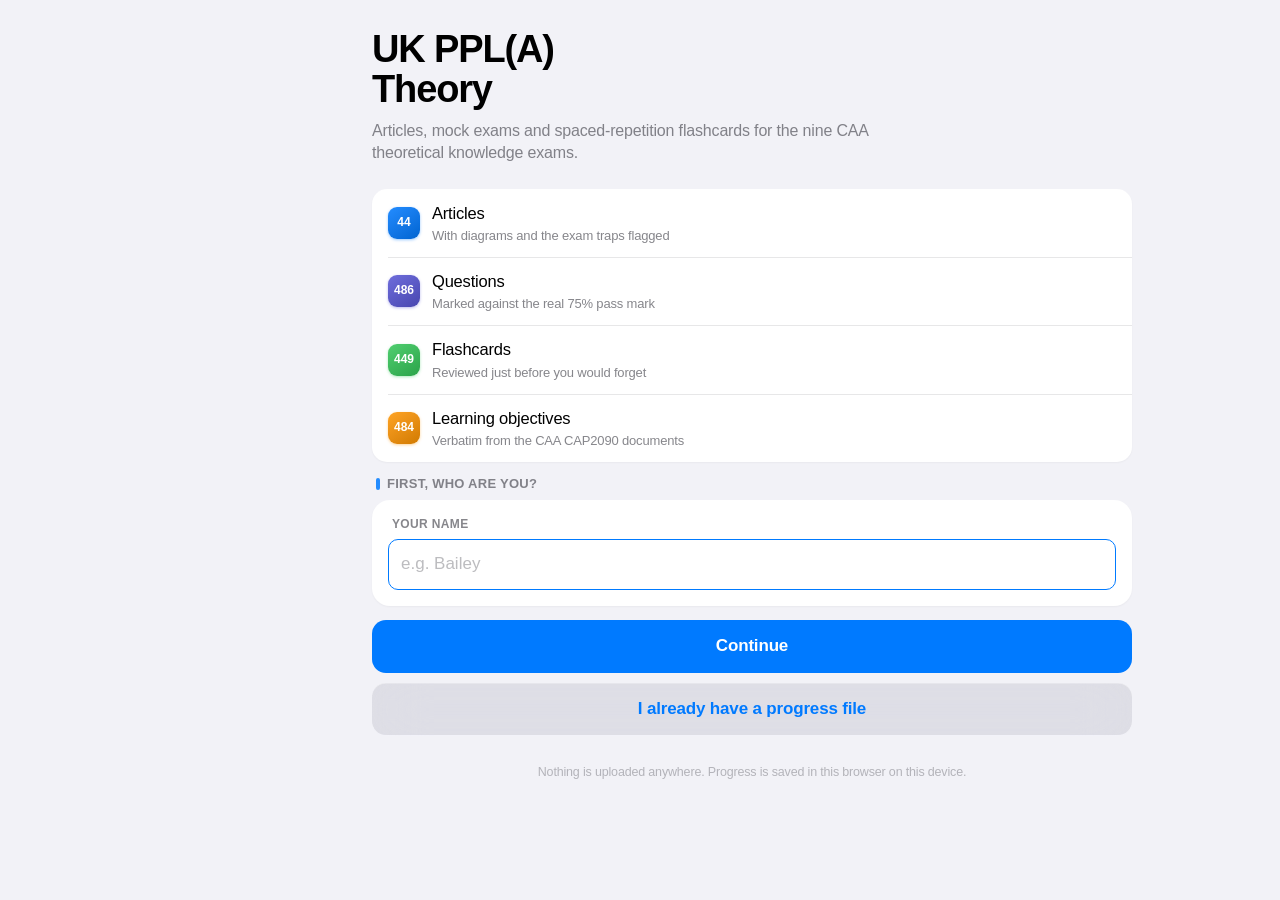
==== index.html @ abc7ea6b "Make the three windows live, not static You were right. The density altitude window read from values" ====
<!doctype html>
<html lang="en">
<head>
<meta charset="utf-8">
<meta name="viewport" content="width=device-width, initial-scale=1, viewport-fit=cover, maximum-scale=1">
<meta name="theme-color" content="#f2f2f7" media="(prefers-color-scheme: light)">
<meta name="theme-color" content="#000000" media="(prefers-color-scheme: dark)">
<meta name="apple-mobile-web-app-capable" content="yes">
<meta name="apple-mobile-web-app-status-bar-style" content="default">
<title>PPL Theory</title>
<link rel="manifest" href="manifest.webmanifest">
<style>
:root{
  --bg:#f2f2f7; --bg2:#ffffff; --card:#ffffff; --card2:#f2f2f7;
  --sep:rgba(60,60,67,.20); --sep2:rgba(60,60,67,.12);
  --tx:#000; --tx2:rgba(60,60,67,.62); --tx3:rgba(60,60,67,.34);
  --blue:#007aff; --green:#34c759; --orange:#ff9500; --red:#ff3b30;
  --purple:#af52de; --teal:#30b0c7; --indigo:#5856d6; --pink:#ff2d55; --brown:#a2845e;
  --fill:rgba(120,120,128,.12); --fill2:rgba(120,120,128,.20);
  --bar:rgba(249,249,249,.82);
  --sh:0 1px 2px rgba(0,0,0,.04);
  /* Liquid glass. The chrome is a lens over the content: it tints, blurs and
     over-saturates what is behind it, and carries a lit top edge so it reads as a
     physical pane rather than a flat translucent rectangle. Content never uses it —
     text has to sit on something opaque to stay readable. */
  --glass:rgba(255,255,255,.60);
  --glass-dense:rgba(252,252,253,.96);
  --glass-lens:saturate(185%) blur(26px);
  --glass-edge:inset 0 1px 0 rgba(255,255,255,.85), inset 0 -1px 0 rgba(255,255,255,.22),
               inset 0 0 0 .5px rgba(255,255,255,.45);
  /* the neutral hairline is what gives the pane an edge against near-white content;
     in dark the lit inner rim does that job on its own */
  --glass-sh:0 0 0 .5px rgba(0,0,0,.07), 0 10px 30px rgba(0,0,0,.11), 0 2px 6px rgba(0,0,0,.05);
  --glass-fill:rgba(120,120,128,.16);
  --r-lg:18px; --r-md:15px; --r-sm:11px;
}
@media (prefers-color-scheme:dark){:root:not([data-t="light"]){
  --bg:#000; --bg2:#1c1c1e; --card:#1c1c1e; --card2:#2c2c2e;
  --sep:rgba(84,84,88,.65); --sep2:rgba(84,84,88,.40);
  --tx:#fff; --tx2:rgba(235,235,245,.60); --tx3:rgba(235,235,245,.30);
  --blue:#0a84ff; --green:#30d158; --orange:#ff9f0a; --red:#ff453a;
  --purple:#bf5af2; --teal:#40c8e0; --indigo:#5e5ce6; --pink:#ff375f; --brown:#ac8e68;
  --fill:rgba(120,120,128,.24); --fill2:rgba(120,120,128,.36);
  --bar:rgba(28,28,30,.82);
  --sh:none;
  --glass:rgba(28,28,30,.58);
  --glass-dense:rgba(38,38,42,.96);
  --glass-lens:saturate(180%) blur(26px);
  --glass-edge:inset 0 1px 0 rgba(255,255,255,.12), inset 0 -1px 0 rgba(255,255,255,.03),
               inset 0 0 0 .5px rgba(255,255,255,.09);
  --glass-sh:0 10px 34px rgba(0,0,0,.55), 0 2px 8px rgba(0,0,0,.4);
  --glass-fill:rgba(120,120,128,.26);
}}
:root[data-t="dark"]{
  --bg:#000; --bg2:#1c1c1e; --card:#1c1c1e; --card2:#2c2c2e;
  --sep:rgba(84,84,88,.65); --sep2:rgba(84,84,88,.40);
  --tx:#fff; --tx2:rgba(235,235,245,.60); --tx3:rgba(235,235,245,.30);
  --blue:#0a84ff; --green:#30d158; --orange:#ff9f0a; --red:#ff453a;
  --purple:#bf5af2; --teal:#40c8e0; --indigo:#5e5ce6; --pink:#ff375f; --brown:#ac8e68;
  --fill:rgba(120,120,128,.24); --fill2:rgba(120,120,128,.36);
  --bar:rgba(28,28,30,.82); --sh:none;
  --glass:rgba(28,28,30,.58);
  --glass-dense:rgba(38,38,42,.96);
  --glass-lens:saturate(180%) blur(26px);
  --glass-edge:inset 0 1px 0 rgba(255,255,255,.12), inset 0 -1px 0 rgba(255,255,255,.03),
               inset 0 0 0 .5px rgba(255,255,255,.09);
  --glass-sh:0 10px 34px rgba(0,0,0,.55), 0 2px 8px rgba(0,0,0,.4);
  --glass-fill:rgba(120,120,128,.26);
}

*{box-sizing:border-box;-webkit-tap-highlight-color:transparent}
html{-webkit-text-size-adjust:100%}
body{margin:0;background:var(--bg);color:var(--tx);
  font:17px/1.47 -apple-system,BlinkMacSystemFont,"SF Pro Text","Segoe UI",Roboto,sans-serif;
  letter-spacing:-.01em;overscroll-behavior-y:none}
h1,h2,h3,h4{margin:0;line-height:1.2;letter-spacing:-.026em}

/* ---------- type scale ----------
   One ladder, used everywhere, instead of fifteen ad-hoc sizes. */
.vt{font-size:28px;font-weight:700;letter-spacing:-.028em;line-height:1.14}  /* pushed view title */
.ch{font-size:17px;font-weight:650;letter-spacing:-.015em;margin-bottom:6px} /* heading inside a card */
.p{font-size:15px;line-height:1.55;color:var(--tx2)}                          /* explanatory body */
.p b,.p strong{color:var(--tx);font-weight:600}
.p.pt{color:var(--tx2)}
.p.pt b{color:var(--tx)}
.quote{margin-top:12px;padding:12px 13px;background:var(--card2);border-radius:10px;
  font-size:14.5px;line-height:1.55}
.cite{margin-top:9px;font:500 11.5px/1.4 ui-monospace,SFMono-Regular,Menlo,monospace;
  color:var(--tx3);letter-spacing:.02em}
/* numerals line up in columns, the way timetables and flight strips do */
.tile .n,.val,.wxst .v,.score .big,.bdg,.chip,td.mono,.mono{font-variant-numeric:tabular-nums}
p{margin:0 0 12px}p:last-child{margin-bottom:0}
a{color:var(--blue);text-decoration:none}
button{font:inherit;color:inherit;border:0;background:none;cursor:pointer;letter-spacing:inherit}
[hidden]{display:none!important}

/* ---------- layout ---------- */
#app{max-width:720px;margin:0 auto;padding:0 16px calc(96px + env(safe-area-inset-bottom))}
.hd{padding:8px 0 4px}
.hd h1{font-size:34px;font-weight:700;letter-spacing:-.03em}
.hd .sub{color:var(--tx2);font-size:15px;line-height:1.4;margin-top:3px;max-width:34em}
h2.sec{font-size:13px;font-weight:600;letter-spacing:.02em;text-transform:uppercase;
  color:var(--tx2);margin:26px 0 8px;padding:0 4px}
h2.sec:first-child{margin-top:14px}
/* render() groups each heading with the blocks it introduces; on a phone the wrapper
   is inert, and on a wide screen the groups are what flow into columns without a
   heading being orphaned from its list. */
.blk.lead > h2.sec{margin-top:14px}

/* nav bar for pushed views */
.nav{position:sticky;top:0;z-index:30;background:var(--glass);
  backdrop-filter:var(--glass-lens);-webkit-backdrop-filter:var(--glass-lens);
  box-shadow:0 1px 0 var(--sep2), 0 8px 22px -18px rgba(0,0,0,.5);
  margin:0 -16px 0;padding:env(safe-area-inset-top) 8px 0;
  display:flex;align-items:center;gap:4px;min-height:44px}
.nav .back{color:var(--blue);font-size:17px;padding:10px 8px;display:flex;align-items:center;gap:2px}
.nav .ttl{flex:1;text-align:center;font-size:17px;font-weight:600;padding:10px 0;
  white-space:nowrap;overflow:hidden;text-overflow:ellipsis}
.nav .rt{min-width:60px;text-align:right;color:var(--blue);font-size:17px;padding:10px 8px}

/* ---------- tab bar ---------- */
/* A capsule floating clear of the edge, with the page visibly moving underneath it.
   Sitting off the bottom is what separates glass from a tinted bar stuck to the frame. */
#tabs{position:fixed;left:max(10px,env(safe-area-inset-left));
  right:max(10px,env(safe-area-inset-right));
  bottom:calc(8px + env(safe-area-inset-bottom));z-index:40;display:flex;
  border-radius:26px;padding:5px 4px;
  background:var(--glass);backdrop-filter:var(--glass-lens);
  -webkit-backdrop-filter:var(--glass-lens);
  box-shadow:var(--glass-sh), var(--glass-edge)}
#tabs button{flex:1;padding:6px 0 5px;display:flex;flex-direction:column;align-items:center;
  gap:2px;color:var(--tx2);font-size:9.5px;font-weight:500;letter-spacing:0;min-width:0;
  border-radius:20px;position:relative;transition:color .18s}
#tabs button svg{width:23px;height:23px;fill:none;stroke:currentColor;stroke-width:1.7;
  stroke-linecap:round;stroke-linejoin:round;transition:transform .22s cubic-bezier(.2,.9,.3,1.4)}
#tabs button[aria-selected="true"]{color:var(--blue)}
/* the lit pill that travels to the selected tab */
#tabs button[aria-selected="true"]::before{content:"";position:absolute;inset:1px 2px;
  border-radius:19px;background:var(--glass-fill);
  box-shadow:inset 0 .5px 0 rgba(255,255,255,.5)}
#tabs button[aria-selected="true"] svg{transform:translateY(-1px) scale(1.06)}
#tabs button > *{position:relative}
#tabs button:active svg{transform:scale(.9)}

/* ---------- grouped list ---------- */
.grp{background:var(--card);border-radius:var(--r-md);overflow:hidden;box-shadow:var(--sh)}
.grp + .grp{margin-top:16px}
.row{display:flex;align-items:center;gap:12px;padding:12px 16px;position:relative;width:100%;
  text-align:left;min-height:48px}
.row + .row::before{content:"";position:absolute;left:16px;right:0;top:0;height:.5px;
  background:var(--sep2)}
.row:active{background:var(--fill)}
.row .ic,.ic{width:32px;height:32px;border-radius:9px;display:grid;place-items:center;flex:none;
  color:#fff;font-size:12px;font-weight:700;letter-spacing:0;
  background:linear-gradient(145deg,
    color-mix(in srgb, var(--c,var(--blue)) 100%, #fff 16%),
    color-mix(in srgb, var(--c,var(--blue)) 82%, #000 18%));
  box-shadow:0 1px 3px color-mix(in srgb, var(--c,var(--blue)) 40%, transparent)}
/* a four-letter ICAO needs a wider tile than a three-digit subject code.
   Declared after the base .ic rule so it wins on equal specificity. */
.row .ic.wide,.ic.wide{width:52px;font-size:11.5px;letter-spacing:.01em}
.row .tx{flex:1;min-width:0}
.row .tx b{display:block;font-weight:450;font-size:16.5px;letter-spacing:-.012em}
.row .tx i{display:block;font-style:normal;font-size:13px;line-height:1.4;color:var(--tx2);margin-top:2px}
.row .val{color:var(--tx2);font-size:15px;flex:none}
.row .chev{color:var(--tx3);flex:none;font-size:17px;margin-left:-4px}
.row.plain{display:block;padding:14px 16px}

/* ---------- cards & tiles ---------- */
.card{background:var(--card);border-radius:var(--r-lg);padding:16px;box-shadow:var(--sh)}
.card + .card{margin-top:12px}
.tiles{display:grid;grid-template-columns:1fr 1fr;gap:12px;align-items:stretch}
.tile{background:var(--card);border-radius:var(--r-md);padding:14px;box-shadow:var(--sh);
  display:flex;flex-direction:column;gap:2px;text-align:left;position:relative}
.tile .k{padding-right:26px}
.info{position:absolute;top:9px;right:9px;width:22px;height:22px;border-radius:50%;
  background:var(--fill);color:var(--tx2);font:700 12px/1 Georgia,"Times New Roman",serif;
  font-style:italic;display:grid;place-items:center;flex:none}
.info:active{background:var(--fill2);color:var(--blue)}
.tile .k{font-size:11px;font-weight:600;text-transform:uppercase;letter-spacing:.055em;
  color:var(--tx2);line-height:1.25;min-height:2.5em;display:flex;align-items:flex-start}
.tile .n{font-size:30px;font-weight:700;letter-spacing:-.03em;line-height:1.1;margin-top:4px;
  display:flex;align-items:baseline;gap:1px}
/* the denominator is context, not part of the number — give it room and step it back */
.tile .n .of{display:inline-block;margin-left:5px;font-size:.44em;font-weight:600;
  color:var(--tx3);letter-spacing:.01em;vertical-align:.28em}
.tile .s{font-size:13px;color:var(--tx2)}

/* buttons */
.btn{display:block;width:100%;background:var(--blue);color:#fff;border-radius:14px;
  transition:transform .14s cubic-bezier(.2,.9,.3,1.2), filter .14s;
  padding:14px;font-size:17px;font-weight:600;text-align:center}
.btn:active{transform:scale(.975);filter:brightness(.93)}
/* secondary actions are the glass ones: present, but clearly behind the primary */
.btn.sec,.btn.grey{background:var(--glass-fill);
  backdrop-filter:var(--glass-lens);-webkit-backdrop-filter:var(--glass-lens);
  box-shadow:inset 0 .5px 0 rgba(255,255,255,.5)}
.btn.sec{color:var(--blue)}
.btn.grey{color:var(--tx)}
.btn.grn{background:var(--green)}
.btn.warn{background:var(--orange)}
.btn.dgr{background:var(--red)}
.btn:disabled{opacity:.4}
.btn.sm{padding:10px;font-size:15px;border-radius:10px}
.brow{display:flex;gap:10px}
.brow .btn{flex:1}

/* segmented control */
.seg{display:flex;background:var(--fill);border-radius:12px;padding:3px;margin:4px 0 14px;
  box-shadow:inset 0 1px 2px rgba(0,0,0,.05)}
.seg button{flex:1;padding:7px 4px;font-size:13px;font-weight:600;border-radius:7px;
  color:var(--tx);white-space:nowrap}
.seg button[aria-selected="true"]{background:var(--bg2);
  box-shadow:0 2px 6px rgba(0,0,0,.13), inset 0 .5px 0 rgba(255,255,255,.7)}

/* progress */
.pbar{height:6px;background:var(--fill);border-radius:99px;overflow:hidden}
.pbar i{display:block;height:100%;border-radius:99px;background:var(--blue);
  transition:width .3s cubic-bezier(.4,0,.2,1)}
.ring{transform:rotate(-90deg)}
.ring circle{fill:none;stroke-linecap:round}

/* badges */
.bdg{display:inline-block;padding:3px 8px;border-radius:99px;font-size:12px;font-weight:600;
  background:var(--fill);color:var(--tx2);letter-spacing:0}
.bdg.g{background:rgba(52,199,89,.16);color:var(--green)}
.bdg.o{background:rgba(255,149,0,.16);color:var(--orange)}
.bdg.r{background:rgba(255,59,48,.16);color:var(--red)}
.bdg.b{background:rgba(0,122,255,.14);color:var(--blue)}

/* notes */
.note{border-radius:12px;padding:12px 14px;font-size:14px;line-height:1.5;
  background:var(--card);box-shadow:var(--sh);color:var(--tx2)}
.note b:first-child{display:block;margin-bottom:3px;font-weight:650;font-size:14.5px;color:var(--tx)}
.note b{color:var(--tx);font-weight:600}
.note.b{background:rgba(0,122,255,.10)}
.note.o{background:rgba(255,149,0,.13)}
.note.r{background:rgba(255,59,48,.12)}
.note.g{background:rgba(52,199,89,.13)}
.note + .note{margin-top:10px}

.chip{display:inline-block;min-width:30px;text-align:center;padding:2px 5px;border-radius:5px;
  color:#fff;font:700 10px/1.5 ui-monospace,Menlo,monospace;letter-spacing:0}
.mv{width:34px;height:34px;border-radius:9px;background:var(--fill);color:var(--tx2);
  font-size:11px;flex:none;display:grid;place-items:center}
.mv:disabled{opacity:.25}
.mv:active{background:var(--fill2)}

/* text inputs */
.ti{width:100%;background:var(--fill);color:var(--tx);border:1.5px solid transparent;
  border-radius:10px;padding:12px;font:inherit;font-size:17px;transition:.15s}
.ti:focus{outline:none;border-color:var(--blue);background:var(--bg2)}
/* the code fields uppercase what you type; the hint is not a code, so it stays as written */
input::placeholder{text-transform:none;letter-spacing:normal;color:var(--tx3);opacity:1}

/* flight log */
.mapwrap{background:var(--card);border-radius:16px;padding:10px;box-shadow:var(--sh);overflow:hidden}
.map{width:100%;height:auto;display:block;border-radius:10px;background:var(--card2)}
.map .land{fill:currentColor;opacity:.13;stroke:currentColor;stroke-opacity:.28;stroke-width:.5}
.map .route{fill:none;stroke:var(--blue);stroke-width:1.6;stroke-linecap:round;opacity:.75}
.map .fld{fill:var(--blue)}
.map .home{fill:var(--orange)}
/* Google layer sits in the same rounded frame; the toggle floats over it. */
.mapwrap{position:relative}
.dmap{width:100%;border-radius:10px;overflow:hidden;background:var(--card2)}
.dmap .maplibregl-ctrl-attrib{font-size:10px}
.dmap .maplibregl-ctrl-group{border-radius:8px;box-shadow:0 1px 3px rgba(0,0,0,.2)}
/* airfield pins: a dot with its code beside it, in the app's own type */
.mpin{display:flex;align-items:center;gap:5px;white-space:nowrap;cursor:default}
.mpin i{width:9px;height:9px;flex:none;border-radius:50%;background:var(--blue);
  border:2px solid #fff;box-shadow:0 0 0 1px rgba(0,0,0,.28)}
.mpin.home i{width:11px;height:11px;background:var(--orange)}
.mpin span{font:600 10.5px/1 ui-monospace,Menlo,monospace;letter-spacing:.04em;color:#111;
  background:rgba(255,255,255,.86);padding:2px 4px;border-radius:4px;
  box-shadow:0 1px 2px rgba(0,0,0,.18)}
[data-t="dark"] .mpin span{color:#f2f2f7;background:rgba(20,20,22,.82)}
@media (prefers-color-scheme:dark){:root:not([data-t="light"]) .mpin span{
  color:#f2f2f7;background:rgba(20,20,22,.82)}}
.mapnote{font-size:11.5px;color:var(--tx3);padding:7px 4px 1px;line-height:1.35}
/* ---------- navigation computer ----------
   Dressed as the physical CRP-1: cream octagon body with four screws, printed black
   log scale, a rotating disc with a white minutes band over an amber hours ring, the
   red 60 rate index, and the airspeed window in the middle. Dark mode darkens the
   plastic rather than leaving a white disc glaring out of a black screen. */
#crpTab{overflow-x:auto;-webkit-overflow-scrolling:touch}
#crpTab button{flex:0 0 auto;padding-left:12px;padding-right:12px;white-space:nowrap}
.crpwrap{background:var(--card);border-radius:var(--r-lg);padding:8px;box-shadow:var(--sh);
  margin-top:12px;display:flex;justify-content:center}
.crp{width:100%;max-width:400px;height:auto;display:block;touch-action:none;cursor:grab;
  user-select:none;-webkit-user-select:none;
  --ink:#141414; --plate:#f2efe6; --disc:#fbfaf5; --amb:#d9a441; --red:#c1272d; --blu:#1b4f9c}
.crp:active{cursor:grabbing}
.crp .body{fill:var(--plate);stroke:rgba(0,0,0,.3);stroke-width:1.2}
.crp .screw circle{fill:#b8b8b8;stroke:#7e7e7e;stroke-width:1}
.crp .screw rect{fill:#6e6e6e}
.crp .brand{fill:var(--blu);font:700 13px -apple-system,system-ui;letter-spacing:.16em}
.crp .disc-bg{fill:var(--disc);stroke:rgba(0,0,0,.22);stroke-width:1}
.crp .amber{fill:var(--amb)}
.crp .centre{fill:var(--disc)}
.crp .outer line{stroke:var(--ink);stroke-linecap:butt}
.crp .outer text{fill:var(--ink);font:700 11px -apple-system,system-ui}
.crp .inner line{stroke:var(--ink);stroke-linecap:butt}
.crp .inner text{fill:var(--ink);font:700 9.5px -apple-system,system-ui}
.crp .hrs line{stroke:#6b4a12;stroke-width:1}
.crp .hrs text{fill:#5a3d0d;font:700 7.5px -apple-system,system-ui}
.crp .minlab{fill:var(--red);font:italic 700 8px Georgia,serif}
.crp .ix path{fill:var(--ink)}
.crp .ix text{font:700 7px -apple-system,system-ui;fill:var(--ink);letter-spacing:.04em}
.crp .ix-blue path,.crp .ix-blue text{fill:var(--blu)}
.crp .ix-green path,.crp .ix-green text{fill:#1d7a3e}
.crp .ix-red path,.crp .ix-red text{fill:var(--red)}
.crp .rate path{fill:var(--red)}
.crp .rate text{fill:#fff;font:700 8px -apple-system,system-ui}
.crp .window{fill:rgba(255,255,255,.92);stroke:rgba(0,0,0,.35);stroke-width:.8}
.crp .apedge{fill:none;stroke:rgba(0,0,0,.4);stroke-width:.9}
.crp .fixedwin line{stroke:var(--ink)}
.crp .altsc line{stroke:var(--blu)}
.crp .wt{stroke:var(--ink);stroke-width:.7}
.crp .wtemp{fill:var(--ink);font:600 6.5px -apple-system,system-ui}
.crp .walt{fill:var(--blu);font:700 7px -apple-system,system-ui}
.crp .wlab{fill:var(--blu);font:700 7.5px -apple-system,system-ui;letter-spacing:.1em}
.crp .wlab2{fill:#666;font:600 5.2px -apple-system,system-ui;letter-spacing:.03em}
.crp .wbig{fill:var(--blu);font:700 11px ui-monospace,Menlo,monospace;font-variant-numeric:tabular-nums}
.crp .hub{fill:#dcd8cc;stroke:rgba(0,0,0,.25)}
.crp .rivet{fill:#9a9a9a;stroke:#6a6a6a;stroke-width:1}
.crp .hub-v{fill:var(--ink);font:700 12px ui-monospace,Menlo,monospace;font-variant-numeric:tabular-nums}
.crp .cursor line{stroke:var(--red);stroke-width:1;opacity:.85}
.crp .mark{fill:var(--ink)}
[data-t="dark"] .crp{--ink:#e9e6dc; --plate:#2b2a25; --disc:#37362f; --amb:#8a6420;
  --red:#ff6b62; --blu:#7fb4ff}
[data-t="dark"] .crp .hrs line{stroke:#e0b566} [data-t="dark"] .crp .hrs text{fill:#e6bf74}
[data-t="dark"] .crp .window{fill:rgba(255,255,255,.10);stroke:rgba(255,255,255,.3)}
[data-t="dark"] .crp .wlab2{fill:#9a968c}
[data-t="dark"] .crp .hub{fill:#26251f;stroke:rgba(255,255,255,.2)}
[data-t="dark"] .crp .rate text{fill:#1a1a1a}
@media (prefers-color-scheme:dark){:root:not([data-t="light"]) .crp{--ink:#e9e6dc;
  --plate:#2b2a25; --disc:#37362f; --amb:#8a6420; --red:#ff6b62; --blu:#7fb4ff}
  :root:not([data-t="light"]) .crp .hrs line{stroke:#e0b566}
  :root:not([data-t="light"]) .crp .hrs text{fill:#e6bf74}
  :root:not([data-t="light"]) .crp .window{fill:rgba(255,255,255,.10);stroke:rgba(255,255,255,.3)}
  :root:not([data-t="light"]) .crp .wlab2{fill:#9a968c}
  :root:not([data-t="light"]) .crp .hub{fill:#26251f;stroke:rgba(255,255,255,.2)}
  :root:not([data-t="light"]) .crp .rate text{fill:#1a1a1a}}
/* exam clock — counts the budget down, then counts the overrun up in red */
.qmeta .clk{font:600 13px/1 ui-monospace,SFMono-Regular,Menlo,monospace;font-variant-numeric:tabular-nums;color:var(--tx2);letter-spacing:.02em}
.qmeta .clk.over{color:var(--red)}
/* ---------- area weather map ---------- */
.wxmapbox{width:100%;height:300px;border-radius:10px;overflow:hidden;background:var(--card2)}
.wxmapmsg{height:100%;display:grid;place-items:center;font-size:13px;color:var(--tx3);
  text-align:center;padding:0 20px}
/* a wind arrow with its speed; the arrow flies with the wind, not into it */
.wpin{display:flex;align-items:center;gap:2px;pointer-events:auto;cursor:default}
.wpin svg{width:19px;height:19px;flex:none;fill:none;stroke:#1c6dd0;stroke-width:2.1;
  stroke-linecap:round;stroke-linejoin:round;
  filter:drop-shadow(0 0 2px rgba(255,255,255,.9))}
.wpin span{font:700 10.5px/1 ui-monospace,Menlo,monospace;color:#12324f;
  background:rgba(255,255,255,.82);padding:2px 3px;border-radius:4px}
.wpin span.hi{color:#fff;background:var(--red)}
[data-t="dark"] .wpin svg{stroke:#78c0ff;filter:drop-shadow(0 0 2px rgba(0,0,0,.9))}
[data-t="dark"] .wpin span{color:#e8f2ff;background:rgba(18,22,28,.8)}
@media (prefers-color-scheme:dark){
  :root:not([data-t="light"]) .wpin svg{stroke:#78c0ff;filter:drop-shadow(0 0 2px rgba(0,0,0,.9))}
  :root:not([data-t="light"]) .wpin span{color:#e8f2ff;background:rgba(18,22,28,.8)}}
/* circular icon button — the glyph should fill the bubble, not float in it */
.rndbtn{flex:none;width:38px;height:38px;border:0;padding:0;border-radius:50%;
  background:var(--glass-fill);backdrop-filter:var(--glass-lens);
  -webkit-backdrop-filter:var(--glass-lens);color:var(--tx2);display:grid;place-items:center;
  cursor:pointer;box-shadow:inset 0 .5px 0 rgba(255,255,255,.5);
  transition:transform .14s cubic-bezier(.2,.9,.3,1.3)}
.rndbtn:active{background:var(--fill2);transform:scale(.92)}
.rndbtn svg{width:21px;height:21px;fill:none;stroke:currentColor;stroke-width:1.7;
  stroke-linecap:round;stroke-linejoin:round}
.map text{font:600 8px ui-monospace,Menlo,monospace;fill:currentColor;opacity:.75}
.hrs{font:700 15px/1 ui-monospace,SFMono-Regular,Menlo,monospace;font-variant-numeric:tabular-nums;
  color:var(--tx);flex:none;text-align:right}
.hrs small{display:block;font:500 10px/1.4 -apple-system,system-ui,sans-serif;color:var(--tx3);
  margin-top:4px;letter-spacing:.05em;text-transform:uppercase}
.req{display:flex;align-items:center;gap:11px;padding:11px 16px;position:relative;width:100%}
.req + .req::before{content:"";position:absolute;left:16px;right:0;top:0;height:.5px;background:var(--sep2)}
.req .rn{flex:1;min-width:0}
.req .rn b{display:block;font-weight:450;font-size:16px}
.req .rn i{display:block;font-style:normal;font-size:12.5px;color:var(--tx2);margin-top:2px}
.req .tick{width:24px;height:24px;border-radius:50%;flex:none;display:grid;place-items:center;
  font-size:13px;font-weight:700;color:#fff}
.big2{display:grid;grid-template-columns:1fr 1fr 1fr;gap:10px}
.big2 .s{background:var(--card);border-radius:14px;padding:13px 12px;box-shadow:var(--sh)}
.big2 .s .v{font:700 22px/1.1 -apple-system,system-ui;letter-spacing:-.03em;
  font-variant-numeric:tabular-nums}
.big2 .s .l{font:600 10px/1.3 -apple-system,system-ui;text-transform:uppercase;
  letter-spacing:.06em;color:var(--tx2);margin-top:5px}

/* weather card — flight-strip cues: big code, tabular figures, status pill */
.wxcard{display:block;width:100%;text-align:left;margin:16px 0 18px;padding:14px 15px 12px;
  border-radius:16px;background:var(--card);box-shadow:var(--sh);position:relative;overflow:hidden}
.wxcard::before{content:"";position:absolute;inset:0;opacity:.07;pointer-events:none;
  background:radial-gradient(90% 140% at 100% 0%, var(--c,var(--blue)) 0%, transparent 60%)}
.wxcard > *{position:relative}
.wxcard:active{background:var(--fill)}
.wxtop{display:flex;align-items:baseline;gap:9px}
.wxid{font:800 21px/1 ui-monospace,SFMono-Regular,Menlo,monospace;letter-spacing:.02em;flex:none}
/* the place name may truncate; the warning beside it never may */
.wxplace{flex:1;min-width:0;font-size:13px;color:var(--tx2);display:flex;align-items:center;gap:3px}
.wxplace .t{min-width:0;white-space:nowrap;overflow:hidden;text-overflow:ellipsis}
.wxcat{font:800 11px/1 -apple-system,system-ui,sans-serif;letter-spacing:.06em;color:#fff;
  padding:6px 9px;border-radius:7px;flex:none;background:var(--c);
  box-shadow:0 1px 4px color-mix(in srgb, var(--c) 45%, transparent)}
.wxraw{font:600 13.5px/1.55 ui-monospace,SFMono-Regular,Menlo,monospace;letter-spacing:.01em;
  margin-top:11px;word-break:break-word;font-variant-numeric:tabular-nums}
.wxstats{display:grid;grid-template-columns:repeat(4,1fr);gap:8px;margin-top:12px;
  padding-top:11px;border-top:.5px solid var(--sep2)}
.wxst .k{font:600 9.5px/1 -apple-system,system-ui,sans-serif;letter-spacing:.08em;
  text-transform:uppercase;color:var(--tx3)}
.wxst .v{font:700 14px/1.2 ui-monospace,SFMono-Regular,Menlo,monospace;margin-top:5px;
  font-variant-numeric:tabular-nums;white-space:nowrap;overflow:hidden;text-overflow:ellipsis}
/* When the METAR is a neighbour's, flag it right beside the distance. Reading
   Heathrow's ceiling and taking it for White Waltham's is exactly the mistake this
   card could otherwise invite, so the triangle opens the explanation. */
.warn{display:inline-flex;align-items:center;justify-content:center;vertical-align:-3px;
  width:19px;height:19px;margin-left:1px;border-radius:5px;cursor:pointer;flex:none}
.warn svg{width:16px;height:16px;fill:none;stroke:var(--orange);stroke-width:1.9;
  stroke-linecap:round;stroke-linejoin:round}
.warn svg .m{stroke-width:2.1}
.warn:active,.warn:hover{background:rgba(255,149,0,.18)}
.wxfoot{display:flex;align-items:center;gap:8px;margin-top:11px;font-size:11.5px;color:var(--tx3)}
.wxfoot > span:nth-child(2){flex:1;min-width:0;white-space:nowrap;overflow:hidden;text-overflow:ellipsis}
.wxsrc{font:800 9px/1 ui-monospace,Menlo,monospace;letter-spacing:.08em;color:var(--tx2);
  border:1px solid var(--sep);border-radius:4px;padding:4px 5px;flex:none}
.wxgo{color:var(--tx3);font-size:17px;flex:none}
.wxload{margin-top:10px;font-size:13.5px;color:var(--tx2)}
.wxbig{font:800 46px/1 -apple-system,system-ui,sans-serif;letter-spacing:-.03em;color:var(--c)}

/* airfield autocomplete */
.ac{position:relative}
.aclist{margin-top:8px;border-radius:10px;overflow:hidden;background:var(--bg2);
  box-shadow:0 2px 10px rgba(0,0,0,.10);border:.5px solid var(--sep2)}
.aclist button{display:flex;gap:10px;align-items:baseline;width:100%;text-align:left;
  padding:11px 13px;position:relative}
.aclist button + button::before{content:"";position:absolute;left:13px;right:0;top:0;height:.5px;
  background:var(--sep2)}
.aclist button:active{background:var(--fill)}
.aclist .cd{font:700 12px/1 ui-monospace,Menlo,monospace;color:var(--blue);flex:none;width:38px}
.aclist .nm{font-size:15px;line-height:1.3}
.aclist .nm i{display:block;font-style:normal;font-size:12.5px;color:var(--tx2);margin-top:1px}
/* A pick keeps the row it was picked from, rather than collapsing into a line of
   green text — the shape you chose is the shape you keep, with a tick to say it took. */
.acfound{margin-top:8px;border-radius:10px;overflow:hidden;background:var(--bg2);
  box-shadow:var(--sh);border:1.5px solid var(--green)}
.acfound .r{display:flex;gap:10px;align-items:baseline;padding:11px 13px}
.acfound .cd{font:700 12px/1 ui-monospace,Menlo,monospace;color:var(--green);flex:none;width:38px}
.acfound .nm{flex:1;min-width:0;font-size:15px;line-height:1.3}
.acfound .nm i{display:block;font-style:normal;font-size:12.5px;color:var(--tx2);margin-top:1px}
.acfound .tick{flex:none;color:var(--green);font-size:15px;font-weight:700;align-self:center}
/* a multi-stop field stacks the same row once per leg, hairline-separated */
.acfound .r + .r{border-top:.5px solid var(--sep2)}

/* confirmation sheet — window.confirm() is silently ignored in some embedded browsers */
.sheetwrap{position:fixed;inset:0;z-index:70;display:flex;align-items:flex-end;
  justify-content:center;pointer-events:none}
.sheetbg{position:absolute;inset:0;background:rgba(0,0,0,.42);
  backdrop-filter:blur(6px);-webkit-backdrop-filter:blur(6px);
  opacity:0;transition:.24s;pointer-events:auto}
.sheetwrap.in .sheetbg{opacity:1}
.sheet{position:relative;width:100%;max-width:520px;margin:0 12px
  calc(12px + env(safe-area-inset-bottom));background:var(--glass-dense);
  backdrop-filter:var(--glass-lens);-webkit-backdrop-filter:var(--glass-lens);
  border-radius:24px;
  padding:20px 18px 16px;box-shadow:0 18px 50px rgba(0,0,0,.30), var(--glass-edge);
  transform:translateY(20px);opacity:0;transition:.26s cubic-bezier(.2,.8,.2,1);
  pointer-events:auto}
.sheetwrap.in .sheet{transform:none;opacity:1}
.sh-t{font-size:19px;font-weight:700;letter-spacing:-.02em}
.sh-b{font-size:15px;line-height:1.5;color:var(--tx2);margin:8px 0 18px;white-space:pre-line;
  max-height:46vh;overflow-y:auto}
.sh-t{overflow-wrap:anywhere}

/* toast */
.toast{position:fixed;left:16px;right:16px;bottom:calc(84px + env(safe-area-inset-bottom));
  z-index:60;background:var(--tx);color:var(--bg);border-radius:12px;padding:13px 16px;
  font-size:15px;font-weight:500;text-align:center;opacity:0;transform:translateY(12px);
  transition:.28s cubic-bezier(.2,.8,.2,1);max-width:688px;margin:0 auto;pointer-events:none}
.toast.in{opacity:1;transform:none}

/* hero */
.hero{position:relative;overflow:hidden;border-radius:18px;padding:18px;
  background:var(--card);box-shadow:var(--sh)}
.hero::before{content:"";position:absolute;inset:0;opacity:.10;pointer-events:none;
  background:radial-gradient(120% 130% at 100% 0%, var(--blue) 0%, transparent 55%),
             radial-gradient(90% 120% at 0% 100%, var(--indigo) 0%, transparent 55%)}
.hero > *{position:relative}

/* subject banner */
.banner{position:relative;overflow:hidden;border-radius:18px;padding:20px 18px;margin-top:14px;
  color:#fff;background:linear-gradient(140deg,
    color-mix(in srgb, var(--c) 100%, #fff 14%),
    color-mix(in srgb, var(--c) 76%, #000 24%))}
.banner h1{font-size:27px;line-height:1.12}
.banner .m{font-size:13.5px;opacity:.9;margin-top:6px}
.banner .code{position:absolute;right:-6px;top:-16px;font:800 92px/1 ui-monospace,Menlo,monospace;
  opacity:.16;letter-spacing:-.05em}
.banner .pb{height:6px;background:rgba(255,255,255,.28);border-radius:99px;margin-top:14px;overflow:hidden}
.banner .pb i{display:block;height:100%;background:#fff;border-radius:99px;transition:width .4s cubic-bezier(.4,0,.2,1)}

/* section headers get a small coloured marker */
h2.sec{display:flex;align-items:center;gap:7px}
h2.sec::before{content:"";width:4px;height:12px;border-radius:2px;background:var(--blue);opacity:.85}

/* entrance */
/* no fill-mode: if the animation never runs, elements stay at their natural, visible state */
#app > *{animation:fade .26s cubic-bezier(.2,.8,.2,1)}
@keyframes fade{from{opacity:0;transform:translateY(6px)}to{opacity:1;transform:none}}
@media (prefers-reduced-motion:reduce){#app > *{animation:none}}

/* ---------- desktop ----------
   The phone layout is the design; a desktop just has room for more of it at once.
   So: the tab bar becomes a labelled rail, and the blocks render() has grouped flow
   into two columns. Widening the single column instead would only stretch list rows
   until their chevrons floated away from their labels. */
@media (min-width:900px){
  body{--rail:224px}
  #app{max-width:none;margin:0;padding-left:calc(var(--rail) + 28px);padding-right:28px;
    padding-bottom:40px}
  #app > .nav,#app > .hd,#app > .cols{max-width:760px;margin-left:auto;margin-right:auto}
  #app > .nav{border-radius:0 0 12px 12px;padding-left:4px;padding-right:4px}
  /* the back control belongs at the edge of the column, not centred over it */
  #app > .nav .ttl{text-align:left;padding-left:6px}

  /* The capsule unrolls into a glass rail. The floating-pill geometry is undone
     explicitly, since the mobile rule sets left/bottom/radius. */
  #tabs{top:0;left:0;right:auto;bottom:0;width:var(--rail);flex-direction:column;
    justify-content:flex-start;gap:2px;border-radius:0;
    padding:calc(env(safe-area-inset-top) + 18px) 12px 18px;
    box-shadow:1px 0 0 var(--sep2), 10px 0 30px -24px rgba(0,0,0,.6)}
  #tabs::before{content:"PPL(A) Theory";display:block;font-size:12px;font-weight:700;
    letter-spacing:.06em;text-transform:uppercase;color:var(--tx3);padding:0 10px 14px}
  #tabs button{flex:none;flex-direction:row;justify-content:flex-start;gap:12px;
    width:100%;padding:9px 10px;border-radius:11px;font-size:14.5px;font-weight:500;
    letter-spacing:-.01em;color:var(--tx2)}
  #tabs button svg{width:21px;height:21px}
  #tabs button:hover{background:var(--fill)}
  #tabs button[aria-selected="true"]{color:var(--blue);font-weight:600}
  #tabs button[aria-selected="true"]::before{inset:0;border-radius:11px}
  #tabs button[aria-selected="true"] svg{transform:none}
}
@media (min-width:1280px){
  /* only the multi-column views widen — a single column of prose at 1080px would be
     an unreadable line length */
  #app.wide > .nav,#app.wide > .hd,#app.wide > .cols{max-width:1080px}
  #app.wide > .cols{column-count:2;column-gap:28px}
  /* inline-block + break-inside is what actually keeps a group intact across engines */
  #app.wide > .cols > .blk{display:inline-block;width:100%;break-inside:avoid;
    -webkit-column-break-inside:avoid;page-break-inside:avoid;vertical-align:top}
  #app.wide > .cols > .blk > h2.sec{margin-top:0}
  #app.wide > .cols > .blk{margin-bottom:26px}
  /* a long list spans both columns and divides itself instead */
  #app.wide > .cols > .blk.span{display:block;column-span:all;-webkit-column-span:all}
  #app.wide > .cols > .blk.span > .grp{column-count:2;column-gap:0;
    column-rule:.5px solid var(--sep2)}
  #app.wide > .cols > .blk.span > .grp > .row{break-inside:avoid;
    -webkit-column-break-inside:avoid}
  /* the separator above a row is wrong for the row that starts the second column */
  #app.wide > .cols > .blk.span > .grp > .row::before{left:16px;right:16px}
}
@media (min-width:1700px){
  #app.wide > .nav,#app.wide > .hd,#app.wide > .cols{max-width:1240px}
}

/* ---------- diagrams ---------- */
figure{margin:22px 0;padding:0}
figure .dgwrap{background:var(--card);border-radius:14px;padding:14px 12px 10px;
  box-shadow:var(--sh);overflow-x:auto;-webkit-overflow-scrolling:touch;
  scrollbar-width:thin;position:relative}
figure .swipe{font-size:11.5px;color:var(--tx3);margin:6px 0 0 4px;display:none}
/* the hint has to track the diagram width: 640 of SVG plus the wrapper's padding
   and the page gutters is about 690px before it stops overflowing */
@media (max-width:690px){figure .swipe{display:block}}
figcaption{font-size:13.5px;line-height:1.45;color:var(--tx2);margin-top:10px;padding:0 4px}
figcaption b{color:var(--tx);font-weight:600}
/* Diagrams keep a readable minimum size and scroll sideways on a narrow phone,
   rather than shrinking their labels into illegibility. The minimum matches the
   640-unit viewBox every diagram is drawn in, so a label authored at 13 units
   renders at 13px instead of being quietly scaled down to 10.6 — at 520px the
   small labels landed at 9.3px, which is where "hard to read" came from. */
.dg{width:100%;height:auto;display:block;color:var(--tx);min-width:640px}
.dg text{font:600 13px -apple-system,BlinkMacSystemFont,"SF Pro Text",system-ui,sans-serif;
  fill:currentColor;letter-spacing:-.005em}
.dg text.s{font-size:12.5px;font-weight:500;opacity:.8}
.dg text.b{font-size:14px;font-weight:700}
.dg text.sb{font-size:12.5px;font-weight:500;opacity:.8}
.dg .ink{fill:none;stroke:currentColor;stroke-width:1.6;stroke-linecap:round;stroke-linejoin:round}
.dg .thin{fill:none;stroke:currentColor;stroke-width:1;opacity:.32}
.dg .dash{stroke-dasharray:5 4}
.dg .fill{fill:currentColor;stroke:none}
.dg .tint{fill:currentColor;opacity:.06;stroke:none}
.dg .blue{stroke:var(--blue)}   .dg .fblue{fill:var(--blue);stroke:none}
.dg .red{stroke:var(--red)}     .dg .fred{fill:var(--red);stroke:none}
.dg .green{stroke:var(--green)} .dg .fgreen{fill:var(--green);stroke:none}
.dg .orange{stroke:var(--orange)}
.dg text.blue-t{fill:var(--blue)}  .dg text.red-t{fill:var(--red)}
.dg text.green-t{fill:var(--green)} .dg text.orange-t{fill:var(--orange)}

/* ---------- article ---------- */
.article{font-size:17px;line-height:1.58;padding:4px 0 20px}
.article h3{font-size:20px;font-weight:700;margin:26px 0 8px;letter-spacing:-.02em}
.article p{margin:0 0 14px}
.article ul,.article ol{margin:0 0 14px;padding-left:22px}
.article li{margin-bottom:7px}
.article b{font-weight:600}
.article table{width:100%;border-collapse:collapse;margin:0 0 16px;font-size:15px;
  background:var(--card);border-radius:10px;overflow:hidden;box-shadow:var(--sh)}
.article th{text-align:left;font-size:12px;font-weight:600;text-transform:uppercase;
  letter-spacing:.03em;color:var(--tx2);padding:9px 12px;background:var(--card2)}
.article td{padding:9px 12px;border-top:.5px solid var(--sep2);vertical-align:top}
.article .mono{font-family:ui-monospace,SFMono-Regular,Menlo,monospace;font-size:14.5px;
  background:var(--card);padding:11px 13px;border-radius:10px;display:block;
  overflow-x:auto;box-shadow:var(--sh)}
.article .trap{background:rgba(255,149,0,.13);border-radius:12px;padding:14px 16px;
  margin:22px 0 0;font-size:15.5px}
.article .trap b:first-child{display:block;font-weight:700;margin-bottom:6px;color:var(--orange)}
.article .trap ul{margin-bottom:0}
.scroll{overflow-x:auto;-webkit-overflow-scrolling:touch}

/* ---------- LO checklist ---------- */
.gtitle{font-size:13px;font-weight:600;color:var(--tx2);margin:20px 0 6px;padding:0 4px;
  display:flex;gap:8px}
.gtitle span{font-family:ui-monospace,Menlo,monospace;font-size:11px;color:var(--tx3);flex:none}
.lo{display:flex;gap:12px;align-items:flex-start;padding:11px 16px;width:100%;text-align:left;
  position:relative;font-size:16px;line-height:1.4}
.lo + .lo::before{content:"";position:absolute;left:48px;right:0;top:0;height:.5px;
  background:var(--sep2)}
.lo .bx{width:24px;height:24px;border-radius:50%;border:1.6px solid var(--tx3);flex:none;
  margin-top:1px;display:grid;place-items:center;transition:.15s}
.lo.on .bx{background:var(--blue);border-color:var(--blue)}
.lo .bx svg{width:14px;height:14px;stroke:#fff;stroke-width:2.6;fill:none;opacity:0;
  stroke-linecap:round;stroke-linejoin:round}
.lo.on .bx svg{opacity:1}
.lo.on .t{color:var(--tx2)}
.lo .t{flex:1;min-width:0}
.lo .t em{display:block;font-style:normal;font-family:ui-monospace,Menlo,monospace;
  font-size:11px;color:var(--tx3);margin-top:3px;letter-spacing:0}
.lo .ctx{display:inline-block;font-size:10px;font-weight:700;color:var(--orange);
  border:1px solid currentColor;border-radius:4px;padding:0 3px;margin-left:5px;
  vertical-align:2px;letter-spacing:.02em}

/* ---------- quiz ---------- */
.qwrap{padding-top:8px}
.qmeta{display:flex;justify-content:space-between;align-items:baseline;gap:10px;
  font-size:13px;color:var(--tx2);margin-bottom:8px;font-weight:600}
.qmeta span:first-child{flex:none}
.qmeta span:last-child{min-width:0;overflow:hidden;text-overflow:ellipsis;white-space:nowrap;
  text-align:right}
.qtext{font-size:21px;font-weight:600;line-height:1.32;margin:16px 0 20px;
  letter-spacing:-.02em}
.opt{display:flex;gap:12px;align-items:flex-start;width:100%;text-align:left;
  background:var(--card);border-radius:12px;padding:14px 15px;font-size:16.5px;
  line-height:1.4;box-shadow:var(--sh);border:1.5px solid transparent;transition:.12s}
.opt + .opt{margin-top:9px}
.opt:active{transform:scale(.985)}
.opt .lt{width:24px;height:24px;border-radius:50%;background:var(--fill);flex:none;
  display:grid;place-items:center;font-size:13px;font-weight:600;color:var(--tx2)}
.opt.sel{border-color:var(--blue)}
.opt.sel .lt{background:var(--blue);color:#fff}
.opt.ok{border-color:var(--green);background:rgba(52,199,89,.10)}
.opt.ok .lt{background:var(--green);color:#fff}
.opt.no{border-color:var(--red);background:rgba(255,59,48,.09)}
.opt.no .lt{background:var(--red);color:#fff}
.why{background:var(--card);border-radius:12px;padding:14px 15px;margin-top:12px;
  font-size:15px;line-height:1.5;box-shadow:var(--sh)}
.why b{font-weight:600}
.why .ref{display:block;margin-top:7px;font-size:12.5px;color:var(--tx3);
  font-family:ui-monospace,Menlo,monospace}
.qfoot{position:sticky;bottom:calc(72px + env(safe-area-inset-bottom));padding-top:14px;
  background:linear-gradient(to bottom,transparent,var(--bg) 28%)}

/* score ring */
.score{display:flex;flex-direction:column;align-items:center;padding:22px 0 6px}
.score .big{font-size:56px;font-weight:700;letter-spacing:-.04em;line-height:1}
.score .lbl{font-size:17px;font-weight:600;margin-top:6px}
.score .sub{color:var(--tx2);font-size:15px;margin-top:2px}

/* ---------- flashcards ---------- */
.fc{background:var(--card);border-radius:18px;padding:28px 22px;min-height:230px;
  display:flex;flex-direction:column;justify-content:center;text-align:center;
  box-shadow:0 2px 16px rgba(0,0,0,.07);margin-top:8px}
:root[data-t="dark"] .fc,
:root:not([data-t="light"]) .fc{box-shadow:none}
@media (prefers-color-scheme:dark){:root:not([data-t="light"]) .fc{box-shadow:none}}
.fc .q{font-size:22px;font-weight:600;line-height:1.32;letter-spacing:-.02em}
.fc .hr{height:.5px;background:var(--sep);margin:20px -22px}
.fc .a{font-size:18px;line-height:1.5;color:var(--tx)}
.fc .rf{margin-top:14px;font-size:12px;color:var(--tx3);font-family:ui-monospace,Menlo,monospace}
.grades{display:grid;grid-template-columns:repeat(4,1fr);gap:8px;margin-top:14px}
.grades button{padding:12px 2px;border-radius:11px;font-size:14px;font-weight:600;
  background:var(--fill);display:flex;flex-direction:column;gap:2px;align-items:center}
.grades button small{font-size:10.5px;font-weight:500;color:var(--tx2)}
.grades .g1{color:var(--red)} .grades .g2{color:var(--orange)}
.grades .g3{color:var(--blue)} .grades .g4{color:var(--green)}

.empty{text-align:center;padding:50px 20px;color:var(--tx2)}
.empty .em{font-size:44px;margin-bottom:10px}
.empty h3{font-size:19px;margin-bottom:6px;color:var(--tx)}
.foot{text-align:center;padding:28px 8px 10px;font-size:12.5px;color:var(--tx3);line-height:1.5}
.mono{font-family:ui-monospace,SFMono-Regular,Menlo,monospace}
input[type=date],select,input[type=number]{width:100%;background:var(--fill);color:var(--tx);
  border:0;border-radius:10px;padding:11px 12px;font:inherit;font-size:16px}
label.f{display:block;font-size:12px;font-weight:600;text-transform:uppercase;
  letter-spacing:.03em;color:var(--tx2);margin:0 0 5px 4px}
.flabel{display:flex;align-items:baseline;justify-content:space-between;gap:8px}
.clr{font-size:13px;font-weight:600;color:var(--blue);padding:0 4px 5px}
.clr:active{opacity:.6}
.fld + .fld{margin-top:14px}
.fld .tiny{font-size:11.5px;line-height:1.4;color:var(--tx3);margin-left:2px}

/* ---------- stage progression ----------
   Training is a ladder, not a menu: picking a rung means every rung below it is
   already behind you. The rail and the fill make that literal, so the control
   cannot be misread as "tick one of six unrelated options". */
.lad{background:var(--card);border-radius:14px;overflow:hidden;box-shadow:var(--sh)}
.lad button{display:flex;width:100%;gap:13px;align-items:flex-start;padding:0 15px 0 16px;
  background:none;border:0;text-align:left;color:inherit;font:inherit;cursor:pointer;
  -webkit-tap-highlight-color:transparent}
.lad button:active{background:var(--fill)}
.rail{position:relative;width:22px;flex:none;align-self:stretch}
/* the connector, drawn between this dot and the one below */
.rail::after{content:"";position:absolute;left:50%;transform:translateX(-50%);
  top:30px;bottom:0;width:2px;background:var(--sep2);border-radius:2px}
.lad button:last-child .rail::after{display:none}
.lad button.done .rail::after{background:var(--sc);opacity:.55}
.dot{position:absolute;top:16px;left:50%;transform:translateX(-50%);
  width:15px;height:15px;border-radius:50%;box-sizing:border-box;
  border:2px solid var(--sep);background:var(--bg2);z-index:1;
  transition:background .18s,border-color .18s,box-shadow .18s}
.lad button.done .dot{background:var(--sc);border-color:var(--sc)}
.lad button.here .dot{width:19px;height:19px;top:14px;
  box-shadow:0 0 0 4px color-mix(in srgb,var(--sc) 22%,transparent)}
.ladtx{flex:1;min-width:0;padding:14px 0 15px;border-bottom:.5px solid var(--sep2)}
.lad button:last-child .ladtx{border-bottom:0}
.ladtx b{display:block;font-size:16px;font-weight:590;letter-spacing:-.01em;
  color:var(--tx3);transition:color .18s}
.ladtx i{display:block;font-style:normal;font-size:13px;line-height:1.35;
  color:var(--tx3);margin-top:2px}
.lad button.done .ladtx b{color:var(--tx)}
.lad button.done .ladtx i{color:var(--tx2)}
.ladnow{display:inline-block;margin-left:7px;vertical-align:1px;font-size:10.5px;
  font-weight:700;letter-spacing:.05em;text-transform:uppercase;
  padding:2px 6px;border-radius:5px;color:var(--sc);
  background:color-mix(in srgb,var(--sc) 15%,transparent)}
</style>
</head>
<body>
<div id="app"></div>

<nav id="tabs" role="tablist">
  <button role="tab" data-v="home" aria-selected="true"><svg viewBox="0 0 24 24"><path d="M3 10.5 12 3l9 7.5"/><path d="M5 9.5V20h14V9.5"/></svg>Home</button>
  <button role="tab" data-v="learn" aria-selected="false"><svg viewBox="0 0 24 24"><path d="M4 5.5A1.5 1.5 0 0 1 5.5 4H11v16H5.5A1.5 1.5 0 0 1 4 18.5z"/><path d="M20 5.5A1.5 1.5 0 0 0 18.5 4H13v16h5.5a1.5 1.5 0 0 0 1.5-1.5z"/></svg>Learn</button>
  <button role="tab" data-v="quiz" aria-selected="false"><svg viewBox="0 0 24 24"><path d="M9.5 9a2.5 2.5 0 1 1 3.5 2.3c-.7.3-1 .9-1 1.7v.5"/><path d="M12 17.5h.01"/><circle cx="12" cy="12" r="9"/></svg>Quiz</button>
  <button role="tab" data-v="cards" aria-selected="false"><svg viewBox="0 0 24 24"><rect x="3" y="6.5" width="14" height="12" rx="2"/><path d="M7 4h11a2 2 0 0 1 2 2v10"/></svg>Cards</button>
  <button role="tab" data-v="plan" aria-selected="false"><svg viewBox="0 0 24 24"><circle cx="12" cy="12" r="9"/><path d="M12 7v5.2l3.2 2"/></svg>Exams</button>
  <button role="tab" data-v="profiles" aria-selected="false"><svg viewBox="0 0 24 24"><circle cx="12" cy="8" r="3.6"/><path d="M5.5 20a6.5 6.5 0 0 1 13 0"/></svg>You</button>
</nav>

<script src="data/syllabus.js"></script>
<script src="data/diagrams.js"></script>
<script src="data/airfields.js"></script>
<script src="data/coast.js"></script>
<script src="data/content/010.js"></script>
<script src="data/content/020.js"></script>
<script src="data/content/030.js"></script>
<script src="data/content/040.js"></script>
<script src="data/content/050.js"></script>
<script src="data/content/060.js"></script>
<script src="data/content/070.js"></script>
<script src="data/content/081.js"></script>
<script src="data/content/090.js"></script>
<script src="app.js"></script>
</body>
</html>
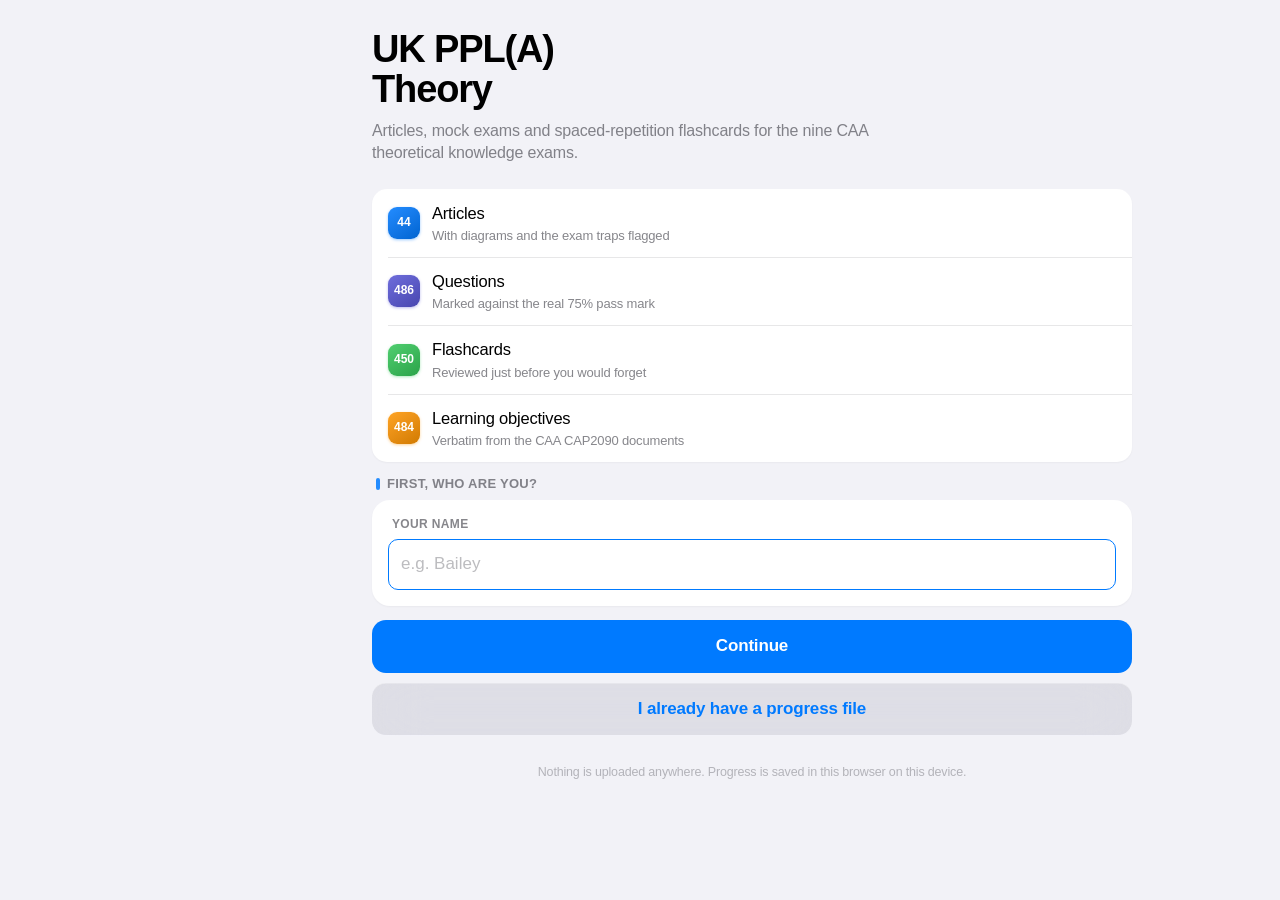
==== commit 4c9b7678: "A chart trainer: measure a true track and a distance The CRP-1 got an emulator; the chart and the da" ====
--- a/index.html
+++ b/index.html
@@ -284,6 +284,28 @@
    plastic rather than leaving a white disc glaring out of a black screen. */
 #crpTab{overflow-x:auto;-webkit-overflow-scrolling:touch}
 #crpTab button{flex:0 0 auto;padding-left:12px;padding-right:12px;white-space:nowrap}
+/* ---------- the chart ---------- */
+/* Paper colours are fixed rather than themed: a chart is a printed sheet, and the
+   land/sea contrast has to survive both app themes unchanged. */
+.chwrap{background:var(--card);border-radius:var(--r-lg);padding:8px;box-shadow:var(--sh);
+  margin-top:12px;overflow-x:auto}
+.chsvg{width:100%;min-width:560px;height:auto;display:block;touch-action:none;
+  user-select:none;-webkit-user-select:none;cursor:grab}
+.chsvg:active{cursor:grabbing}
+.chsvg .chbg{fill:#eef4f7}
+.chsvg .coast{fill:none;stroke:#6b7b82;stroke-width:1.1;stroke-linejoin:round}
+.chsvg .grat{fill:none;stroke:#9aa9b0;stroke-width:.8;stroke-dasharray:4 4}
+.chsvg .gl{fill:#5b6a71;font:500 11px system-ui,sans-serif}
+.chsvg .trk{stroke:#c1272d;stroke-width:2.2;stroke-linecap:round}
+.chsvg .apt{fill:#1b4f9c;stroke:#fff;stroke-width:1.6}
+.chsvg .al{fill:#1b4f9c;font:700 12px system-ui,sans-serif}
+.chsvg .prim{fill:rgba(255,255,255,.16);stroke:#2b2b2b;stroke-width:1.4}
+.chsvg .pax{stroke:#2b2b2b;stroke-width:.9;opacity:.75}
+.chsvg .pn{fill:#c1272d}
+.chsvg .pt{stroke:#2b2b2b;stroke-width:.8;opacity:.8}
+.chsvg .pt.pb{stroke-width:1.5;opacity:1}
+.chsvg .pl{fill:#2b2b2b;font:600 10px system-ui,sans-serif}
+.chsvg .phub{fill:#2b2b2b}
 .crpwrap{background:var(--card);border-radius:var(--r-lg);padding:8px;box-shadow:var(--sh);
   margin-top:12px;display:flex;justify-content:center}
 .crp{width:100%;max-width:400px;height:auto;display:block;touch-action:none;cursor:grab;
@@ -325,6 +347,43 @@
 .crp .rivet{fill:#9a9a9a;stroke:#6a6a6a;stroke-width:1}
 .crp .hub-v{fill:var(--ink);font:700 12px ui-monospace,Menlo,monospace;font-variant-numeric:tabular-nums}
 .crp .cursor line{stroke:var(--red);stroke-width:1;opacity:.85}
+/* ---------- wind side ---------- */
+.crpw{max-width:400px}
+.crpw .slide{fill:#fbfaf6;stroke:rgba(0,0,0,.25);stroke-width:1}
+.crpw .grid .gl{fill:none;stroke:#5a5a5a;stroke-width:.45;opacity:.75}
+.crpw .grid .gl2{fill:none;stroke:#2a2a2a;stroke-width:.9}
+.crpw .grid .gs{fill:#1a1a1a;font:700 9px -apple-system,system-ui}
+.crpw .grid .gd{fill:#1a1a1a;font:600 7.5px -apple-system,system-ui}
+.crpw .disc{fill:rgba(120,150,200,.10);stroke:rgba(0,0,0,.55);stroke-width:1.2}
+.crpw .rose line{stroke:#141414}
+.crpw .rose .rn{fill:#141414;font:600 7px -apple-system,system-ui}
+.crpw .rose .rc{fill:#141414;font:800 8.5px -apple-system,system-ui}
+.crpw .rose .rt{fill:#141414}
+.crpw .pencil line{stroke:#333;stroke-width:1.6;stroke-linecap:round}
+.crpw .dscale line{stroke:#141414}
+.crpw .dscale text{fill:#141414;font:700 8px -apple-system,system-ui}
+.crpw .dlab{fill:#141414;font:800 8px -apple-system,system-ui;letter-spacing:.14em}
+.crpw .index{fill:#141414;font:800 9px -apple-system,system-ui;letter-spacing:.12em}
+.crpw .mark{fill:#141414}
+.crpw .dot{fill:#1b4f9c;stroke:#fff;stroke-width:1.2}
+.crpw .doti{fill:#fff}
+[data-t="dark"] .crpw .slide{fill:#3a3934;stroke:rgba(255,255,255,.2)}
+[data-t="dark"] .crpw .grid .gl{stroke:#c9c6bc} [data-t="dark"] .crpw .grid .gl2{stroke:#efece2}
+[data-t="dark"] .crpw .grid .gs,[data-t="dark"] .crpw .grid .gd{fill:#efece2}
+[data-t="dark"] .crpw .disc{fill:rgba(140,170,220,.10);stroke:rgba(255,255,255,.5)}
+[data-t="dark"] .crpw .rose line,[data-t="dark"] .crpw .dscale line{stroke:#efece2}
+[data-t="dark"] .crpw .rose .rn,[data-t="dark"] .crpw .rose .rc,[data-t="dark"] .crpw .rose .rt,
+[data-t="dark"] .crpw .dscale text,[data-t="dark"] .crpw .dlab,[data-t="dark"] .crpw .index,[data-t="dark"] .crpw .mark{fill:#efece2}
+[data-t="dark"] .crpw .pencil line{stroke:#efece2}
+@media (prefers-color-scheme:dark){
+  :root:not([data-t="light"]) .crpw .slide{fill:#3a3934;stroke:rgba(255,255,255,.2)}
+  :root:not([data-t="light"]) .crpw .grid .gl{stroke:#c9c6bc} :root:not([data-t="light"]) .crpw .grid .gl2{stroke:#efece2}
+  :root:not([data-t="light"]) .crpw .grid .gs,:root:not([data-t="light"]) .crpw .grid .gd{fill:#efece2}
+  :root:not([data-t="light"]) .crpw .disc{fill:rgba(140,170,220,.10);stroke:rgba(255,255,255,.5)}
+  :root:not([data-t="light"]) .crpw .rose line,:root:not([data-t="light"]) .crpw .dscale line{stroke:#efece2}
+  :root:not([data-t="light"]) .crpw .rose .rn,:root:not([data-t="light"]) .crpw .rose .rc,:root:not([data-t="light"]) .crpw .rose .rt,
+  :root:not([data-t="light"]) .crpw .dscale text,:root:not([data-t="light"]) .crpw .dlab,:root:not([data-t="light"]) .crpw .index,:root:not([data-t="light"]) .crpw .mark{fill:#efece2}
+  :root:not([data-t="light"]) .crpw .pencil line{stroke:#efece2}}
 .crp .mark{fill:var(--ink)}
 [data-t="dark"] .crp{--ink:#e9e6dc; --plate:#2b2a25; --disc:#37362f; --amb:#8a6420;
   --red:#ff6b62; --blu:#7fb4ff}
@@ -586,6 +645,7 @@
 .dg text.s{font-size:12.5px;font-weight:500;opacity:.8}
 .dg text.b{font-size:14px;font-weight:700}
 .dg text.sb{font-size:12.5px;font-weight:500;opacity:.8}
+.dg tspan.sub{font-size:.74em;baseline-shift:-.22em}
 .dg .ink{fill:none;stroke:currentColor;stroke-width:1.6;stroke-linecap:round;stroke-linejoin:round}
 .dg .thin{fill:none;stroke:currentColor;stroke-width:1;opacity:.32}
 .dg .dash{stroke-dasharray:5 4}
@@ -597,6 +657,11 @@
 .dg .orange{stroke:var(--orange)}
 .dg text.blue-t{fill:var(--blue)}  .dg text.red-t{fill:var(--red)}
 .dg text.green-t{fill:var(--green)} .dg text.orange-t{fill:var(--orange)}
+/* An instrument face is a physical black dial, not a themed surface: the white
+   arc on an ASI only reads as white against it. Fixed colours on purpose. */
+.dg .face{fill:#15181c;stroke:none}
+.dg .white{fill:none;stroke:#fff}   .dg .fwhite{fill:#fff;stroke:none}
+.dg text.white-t{fill:#fff}
 
 /* ---------- article ---------- */
 .article{font-size:17px;line-height:1.58;padding:4px 0 20px}
